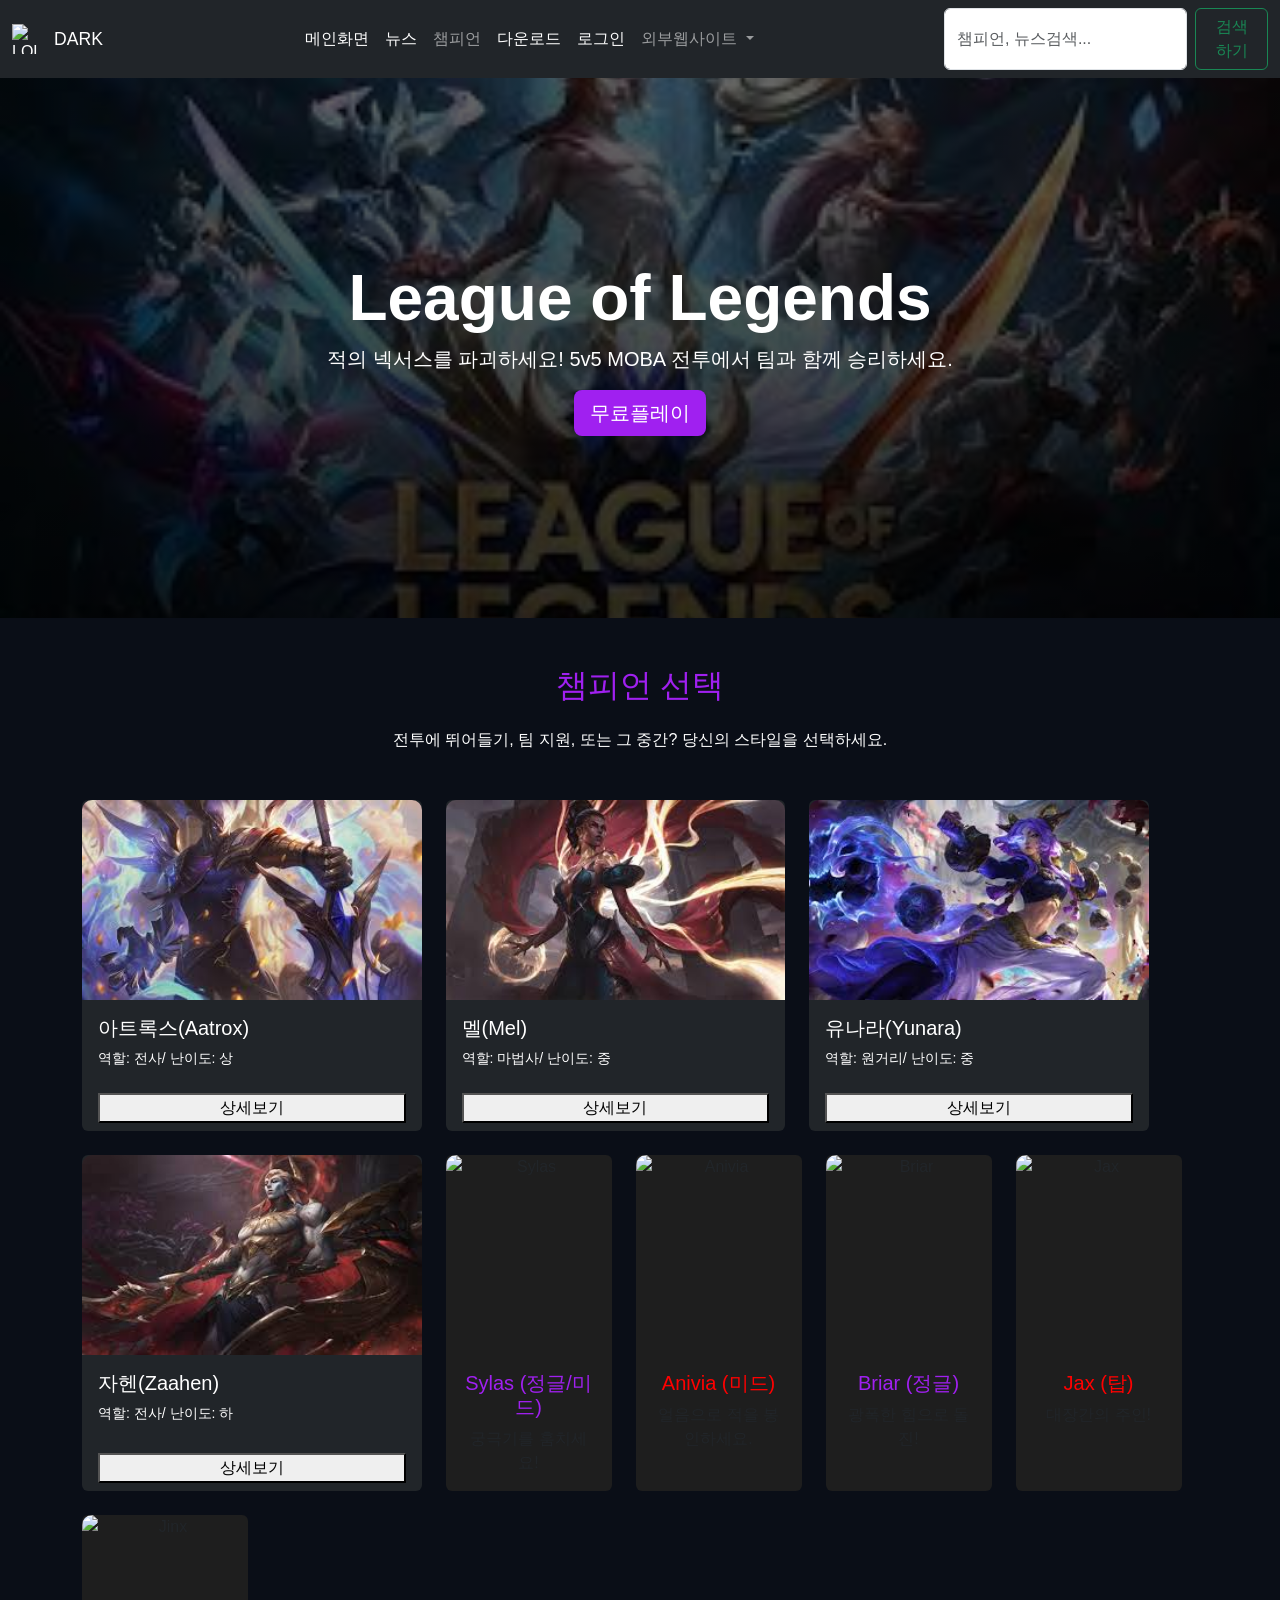
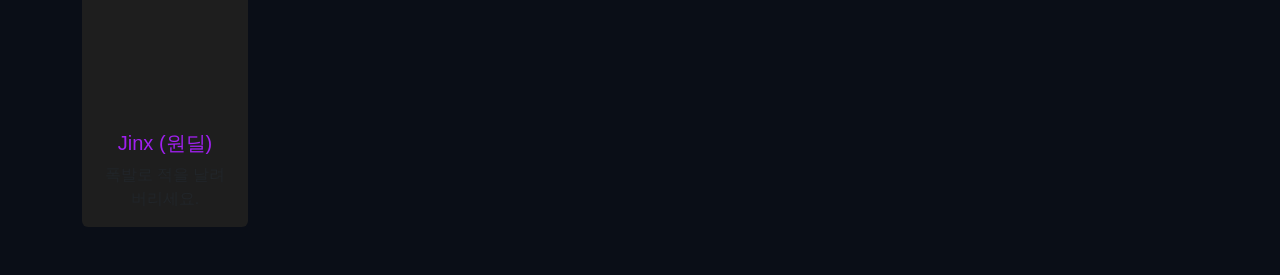
==== src/main/resources/META-INF/resources/main_index.html @ 2a15d208 "12주차 실습 정리" ====
<!DOCTYPE html>
<html lang="ko">
<head>
    <meta charset="UTF-8">
    <meta name="viewport" content="width=device-width, initial-scale=1.0">
    <title>League of Legends - 메인 페이지</title>
    <!-- Bootstrap 5 CDN -->
    <link href="https://cdn.jsdelivr.net/npm/bootstrap@5.3.0/dist/css/bootstrap.min.css" rel="stylesheet">
    <script src="js/bootstrap.bundle.min.js"></script>
    <script src="js/test.js"></script>
    <script src="js/test2.js"></script>

     <!-- 커스텀 스타일 (LOL 테마 + 챔피언 호버 효과) -->
    <link rel="stylesheet" href="css/main.css">
    <script>
        window.onload= function() {
            alert("메인페이지로딩완료");
        }
    </script>
    <!-- 커스텀 스타일 (LOL 테마 + 챔피언 호버 효과) -->
    <link rel="stylesheet" href="css/main.css">
</head>
<body>

    <!-- 헤더 (Navbar)
    <nav class="navbar navbar-expand-lg navbar-dark">
        <div class="container-fluid">
            <a class="navbar-brand" href="http://localhost:8080/index.html">League of Legends</a>
            <button class="navbar-toggler" type="button" data-bs-toggle="collapse" data-bs-target="#navbarNav" aria-controls="navbarNav" aria-expanded="false" aria-label="Toggle navigation">
                <span class="navbar-toggler-icon"></span>
            </button>
            <div class="collapse navbar-collapse" id="navbarNav">
                <ul class="navbar-nav ms-auto">
                    <li class="nav-item"><a class="nav-link" href="#">뉴스</a></li>
                    <li class="nav-item"><a class="nav-link" href="#">챔피언</a></li>
                    <li class="nav-item"><a class="nav-link" href="#">다운로드</a></li>
                    <li class="nav-item"><a class="nav-link" href="#">로그인</a></li>
                    <li class="nav-item"><a class="nav-link" href="https://lol.ps/" target="_blank">외부웹사이트</a></li>
                </ul>
            </div>
        </div>
    </nav> -->

    <nav class="navbar navbar-expand-lg navbar-dark bg-dark">
        <div class="container-fluid">
            <!-- <a class="navbar-brand" href="#"> -->
            <img src="../image/Logo.jpeg" alt="LOL Logo" width="30" height="30">
            <button class="btn border-0" id="themeToggleBtn">DARK</button>
            <button class="navbar-toggler" type="button" data-bs-toggle="collapse" data-bs-target="#navbarSupportedContent" aria-controls="navbarSupportedContent" aria-expanded="false" aria-label="Toggle navigation">
                        <span class="navbar-toggler-icon"></span>
                    </button>
        
            <div class="collapse navbar-collapse" id="navbarSupportedContent">
                <ul class="navbar-nav mx-auto mb-2 mb-lg-0">
                    <li class="nav-item">
                        <a class="nav-link active" aria-current="page" href="http://localhost:8080/index.html">메인화면</a>
                    </li>
                    <li class="nav-item">
                        <a class="nav-link active" aria-current="page" href="#">뉴스</a>
                    </li>
                    <li class="nav-item">
                        <a class="nav-link" href="#">챔피언</a>
                    </li>
                    <li class="nav-item">
                        <a class="nav-link active" aria-current="page" href="main_page_sub/download.html">다운로드</a>
                    </li>
                    <li class="nav-item">
                        <a class="nav-link active" aria-current="page" href="/login">로그인</a>
                    </li>
                    <li class="nav-item dropdown">
                        <a class="nav-link dropdown-toggle" href="#" role="button" data-bs-toggle="dropdown" aria-expanded="false">
                        외부웹사이트
                        </a>
                        <ul class="dropdown-menu">
                        <li><a class="dropdown-item" href="https://lol.ps/" target="_blank">롤전적</a></li>
                        <li><a class="dropdown-item" href="#">불법사이트</a></li>
                        <li><hr class="dropdown-divider"></li>
                        <li><a class="dropdown-item" href="#">외부웹</a></li>
                        </ul>
                    </li>
                </ul>
                <form class="d-flex" id="searchForm">
                    <input class="form-control me-2" type="search" placeholder="챔피언, 뉴스검색..."aria-label="Search" id="searchInput">
                    <button class="btn btn-outline-success" type="submit">검색하기</button>
                </form>
            </div>
        </div>
    </nav>

    <!-- 히어로 배너 (Hero Banner) -->
    <section class="hero d-flex align-items-center justify-content-center text-center py-5">
        <div class="container">
            <h1 class="display-3 fw-bold">League of Legends</h1>
            <p class="lead">적의 넥서스를 파괴하세요! 5v5 MOBA 전투에서 팀과 함께 승리하세요.</p>
            <a href="#" class="btn btn-primary btn-lg"onclick="alert('즐거운 플레이 되세요')">무료플레이</a>
        </div>
    </section>

<!-- 챔피언 선택 섹션 (작은 썸네일 PNG로 업데이트!) -->
    <section class="container my-5">
        <h2 class="text-center mb-4 accent-purple">챔피언 선택</h2>
        <p class="text-center mb-5">전투에 뛰어들기, 팀 지원, 또는 그 중간? 당신의 스타일을 선택하세요.</p>
        <!-- <div class="row g-4"> -->
        <div class="row row-cols-auto g-4">
            <!-- Aatrox -->
            <!-- <div class="col-md-6 col-lg-4 col-xl-2">
                <div class="card text-center h-100">
                    <img src="image/A1.jpeg" class="card-img-top" alt="Aatrox" loading="lazy">
                    <div class="card-body">
                        <h5 class="card-title accent-red">Aatrox (탑)</h5>
                        <p class="card-text">어둠의 검으로 적을 베세요.</p>
                    </div>
                </div>
            </div> -->
            <div class="col">
            <div class="card bg-dark text-white border-secondary h-100">
                <img src="image/A1.jpeg" class="card-img-top" alt="아트록스">
                <div class="card-body">
                <h5 class="card-title">아트록스(Aatrox)</h5>
                <p class="card-text small">역할: 전사/ 난이도: 상</p>
                </div>
                <div class="card-footer bg-transparent border-0">
                <button class="btnbtn-outline-light w-100"
                        data-bs-toggle="modal"
                        data-bs-target="#modalAatrox"
                        data-champ="Aatrox">
                    상세보기
                </button>
                </div>
            </div>
            </div>

            <div class="col">
            <div class="card bg-dark text-white border-secondary h-100">
                <img src="image/A2.jpeg" class="card-img-top" alt="아트록스">
                <div class="card-body">
                <h5 class="card-title">멜(Mel)</h5>
                <p class="card-text small">역할: 마법사/ 난이도: 중</p>
                </div>
                <div class="card-footer bg-transparent border-0">
                <button class="btnbtn-outline-light w-100"
                        data-bs-toggle="modal"
                        data-bs-target="#modalMel"
                        data-champ="Mel">
                    상세보기
                </button>
                </div>
            </div>
            </div>

            <div class="col">
            <div class="card bg-dark text-white border-secondary h-100">
                <img src="image/A3.jpeg" class="card-img-top" alt="아트록스">
                <div class="card-body">
                <h5 class="card-title">유나라(Yunara)</h5>
                <p class="card-text small">역할: 원거리/ 난이도: 중</p>
                </div>
                <div class="card-footer bg-transparent border-0">
                <button class="btnbtn-outline-light w-100"
                        data-bs-toggle="modal"
                        data-bs-target="#modalYunara"
                        data-champ="Yunara">
                    상세보기
                </button>
                </div>
            </div>
            </div>

            <div class="col">
            <div class="card bg-dark text-white border-secondary h-100">
                <img src="image/A4.jpeg" class="card-img-top" alt="아트록스">
                <div class="card-body">
                <h5 class="card-title">자헨(Zaahen)</h5>
                <p class="card-text small">역할: 전사/ 난이도: 하</p>
                </div>
                <div class="card-footer bg-transparent border-0">
                <button class="btnbtn-outline-light w-100"
                        data-bs-toggle="modal"
                        data-bs-target="#modalZaahen"
                        data-champ="Zaahen">
                    상세보기
                </button>
                </div>
            </div>
            </div>
            <!--모달(iframe으로Aatrox.html 불러오기) -->
            
        <!--모달(iframe으로Mel.html 불러오기) -->
            <div class="modal fade" id="modalMel" tabindex="-1" aria-labelledby="modalMelLabel" aria-hidden="true">
            <div class="modal-dialog modal-xl modal-dialog-centered">
                <div class="modal-content bg-dark text-white border-secondary">
                <!--헤더-->
                <div class="modal-header border-secondary">
                <h5 class="modal-title" id="modalMelLabel">멜(Mel) 상세정보</h5>
                <button type="button" class="btn-close btn-close-white" data-bs-dismiss="modal" aria-label="Close"></button>
                </div>
            <!--바디: iframe으로내용채움-->
            <div class="modal-body p-0" style="height: 65vh; background: #0a0e17;">
                <iframe
                src="modals/Mel.html"
                frameborder="0"
                style="width: 100%; height: 100%; border: none;"
                allowfullscreen>
                </iframe>
            </div>
            <!--푸터-->
            <div class="modal-footer border-secondary">
                <button type="button" class="btnbtn-outline-light" data-bs-dismiss="modal">닫기</button>
            </div>
            </div>
        </div>
        </div>
        <!--모달(iframe으로Yunara.html 불러오기) -->
            <div class="modal fade" id="modalYunara" tabindex="-1" aria-labelledby="modalYunaraLabel" aria-hidden="true">
            <div class="modal-dialog modal-xl modal-dialog-centered">
                <div class="modal-content bg-dark text-white border-secondary">
                <!--헤더-->
                <div class="modal-header border-secondary">
                <h5 class="modal-title" id="modalYunaraLabel">유나라(Yunara) 상세정보</h5>
                <button type="button" class="btn-close btn-close-white" data-bs-dismiss="modal" aria-label="Close"></button>
                </div>
            <!--바디: iframe으로내용채움-->
            <div class="modal-body p-0" style="height: 65vh; background: #0a0e17;">
                <iframe
                src="modals/Yunara.html"
                frameborder="0"
                style="width: 100%; height: 100%; border: none;"
                allowfullscreen>
                </iframe>
            </div>
            <!--푸터-->
            <div class="modal-footer border-secondary">
                <button type="button" class="btnbtn-outline-light" data-bs-dismiss="modal">닫기</button>
            </div>
            </div>
        </div>
        </div>
        <!--모달(iframe으로Zaahen.html 불러오기) -->
            <div class="modal fade" id="modalZaahen" tabindex="-1" aria-labelledby="modalZaahenLabel" aria-hidden="true">
            <div class="modal-dialog modal-xl modal-dialog-centered">
                <div class="modal-content bg-dark text-white border-secondary">
                <!--헤더-->
                <div class="modal-header border-secondary">
                <h5 class="modal-title" id="modalZaahenLabel">자헨(Zaahen) 상세정보</h5>
                <button type="button" class="btn-close btn-close-white" data-bs-dismiss="modal" aria-label="Close"></button>
                </div>
            <!--바디: iframe으로내용채움-->
            <div class="modal-body p-0" style="height: 65vh; background: #0a0e17;">
                <iframe
                src="modals/Zaahen.html"
                frameborder="0"
                style="width: 100%; height: 100%; border: none;"
                allowfullscreen>
                </iframe>
            </div>
            <!--푸터-->
            <div class="modal-footer border-secondary">
                <button type="button" class="btnbtn-outline-light" data-bs-dismiss="modal">닫기</button>
            </div>
            </div>
        </div>
        </div>
            <!-- Sylas -->
            <div class="col-md-6 col-lg-4 col-xl-2">
                <div class="card text-center h-100">
                    <img src="https://ddragon.leagueoflegends.com/cdn/15.24.1/img/champion/Sylas.png" class="card-img-top" alt="Sylas" loading="lazy">
                    <div class="card-body">
                        <h5 class="card-title accent-purple">Sylas (정글/미드)</h5>
                        <p class="card-text">궁극기를 훔치세요!</p>
                    </div>
                </div>
            </div>
            <!-- Anivia -->
            <div class="col-md-6 col-lg-4 col-xl-2">
                <div class="card text-center h-100">
                    <img src="https://ddragon.leagueoflegends.com/cdn/15.24.1/img/champion/Anivia.png" class="card-img-top" alt="Anivia" loading="lazy">
                    <div class="card-body">
                        <h5 class="card-title accent-red">Anivia (미드)</h5>
                        <p class="card-text">얼음으로 적을 봉인하세요.</p>
                    </div>
                </div>
            </div>
            <!-- Briar -->
            <div class="col-md-6 col-lg-4 col-xl-2">
                <div class="card text-center h-100">
                    <img src="https://ddragon.leagueoflegends.com/cdn/15.24.1/img/champion/Briar.png" class="card-img-top" alt="Briar" loading="lazy">
                    <div class="card-body">
                        <h5 class="card-title accent-purple">Briar (정글)</h5>
                        <p class="card-text">광폭한 힘으로 돌진!</p>
                    </div>
                </div>
            </div>
            <!-- Jax -->
            <div class="col-md-6 col-lg-4 col-xl-2">
                <div class="card text-center h-100">
                    <img src="https://ddragon.leagueoflegends.com/cdn/15.24.1/img/champion/Jax.png" class="card-img-top" alt="Jax" loading="lazy">
                    <div class="card-body">
                        <h5 class="card-title accent-red">Jax (탑)</h5>
                        <p class="card-text">대장간의 주인!</p>
                    </div>
                </div>
            </div>
            <!-- Jinx -->
            <div class="col-md-6 col-lg-4 col-xl-2">
                <div class="card text-center h-100">
                    <img src="https://ddragon.leagueoflegends.com/cdn/15.24.1/img/champion/Jinx.png" class="card-img-top" alt="Jinx" loading="lazy">
                    <div class="card-body">
                        <h5 class="card-title accent-purple">Jinx (원딜)</h5>
                        <p class="card-text">폭발로 적을 날려버리세요.</p>
                    </div>
                </div>
            </div>
        </div>
    </section>

    <!--===== 검색결과섹션(기본숨김) ===== -->
        <section id="searchResults">
        <!--키워드헤더-->
            <div class="search-keyword-header">
            <h1 id="searchKeywordDisplay"></h1>
        </div>
        <!--본문: 사이드바+ 콘텐츠-->
        <div class="search-body">
            <div class="container-fluid px-0">
                <div class="row g-0">
        <!--왼쪽카테고리사이드바-->
                    <div class="col-md-3 col-lg-2 search-sidebar bg-white py-4">
                        <div class="px-3 mb-3" style="font-size:0.8rem; color:#999; text-transform:uppercase; letter-spacing:0.1em;">카테고리</div>
                            <div class="search-category-item active" onclick="switchCategory('champion', this)">
                                챔피언<span class="count" id="champCount">(0)</span>
                            </div>
                                <div class="search-category-item" onclick="switchCategory('news', this)">
                                    뉴스<span class="count" id="newsCount">(0)</span>
                                </div>
                            </div>
                            <!--오른쪽콘텐츠-->
                            <div class="col-md-9 col-lg-10 search-content-area">
                                <!--챔피언결과-->
                                <div id="resultChampion">
                                    <h5 class="mb-4" style="color:#333;">챔피언</h5>
                                    <div id="championResultList"></div>
                            </div>
                            <!--뉴스결과-->
                            <div id="resultNews" style="display:none;">
                                <h5 class="mb-4" style="color:#333;">뉴스</h5>
                                <div id="newsResultList"></div>
                            </div>
                        </div>
                    </div>
                </div>
            </div>
</section>
<div class="modal fade" id="modalAatrox" tabindex="-1" aria-labelledby="modalAatroxLabel" aria-hidden="true">
            <div class="modal-dialog modal-xl modal-dialog-centered">
                <div class="modal-content bg-dark text-white border-secondary">
                <!--헤더-->
                <div class="modal-header border-secondary">
                <h5 class="modal-title" id="modalAatroxLabel">아트록스(Aatrox) 상세정보</h5>
                <button type="button" class="btn-close btn-close-white" data-bs-dismiss="modal" aria-label="Close"></button>
                </div>
            <!--바디: iframe으로내용채움-->
            <div class="modal-body p-0" style="height: 65vh; background: #0a0e17;">
                <iframe
                src="modals/Aatrox.html"
                frameborder="0"
                style="width: 100%; height: 100%; border: none;"
                allowfullscreen>
                </iframe>
            </div>
            <!--푸터-->
            <div class="modal-footer border-secondary">
                <button type="button" class="btnbtn-outline-light" data-bs-dismiss="modal">닫기</button>
            </div>
            </div>
        </div>
        </div>
<script src="js/search.js"></script>
<script src="js/toggle.js"></script>
</body>
</html>
---- src/main/resources/META-INF/resources/css/main.css ----
/* ── 기본 레이아웃 ──────────────────────────────────────────── */
body { background-color: #0a0e17; color: #fff; font-family: 'Arial', sans-serif; }
.navbar { background-color: #000; }
.hero {
    background: linear-gradient(rgba(0, 0, 0, 0.6), rgba(0, 0, 0, 0.8)),
        url('../image/down.wb.jpeg') center/cover no-repeat !important;
    min-height: 60vh;
    display: flex;
    align-items: center;
    justify-content: center;
    text-align: center;
}

/* ── 강조 색상 ──────────────────────────────────────────────── */
.accent-purple { color: #a020f0; }
.accent-red { color: #ff0000; }

/* ── 카드 ────────────────────────────────────────────────────── */
.card { background-color: #1e1e1e; border: none; transition: transform 0.3s, box-shadow 0.3s; }
.card:hover { transform: scale(1.05); box-shadow: 0 10px 20px rgba(160, 32, 240, 0.5); }
.card-img-top { height: 200px; object-fit: cover; border-radius: 10px 10px 0 0; }

/* ── 버튼 ────────────────────────────────────────────────────── */
.btn-primary { background-color: #a020f0; border: none; }
.btn-primary:hover { background-color: #800080; }

/* ── 검색 결과 페이지 ────────────────────────────────────────── */
#searchResults { display: none; }

.search-keyword-header {
    background: #0a0a0a;
    background-image: radial-gradient(ellipse at center, #1a1a1a 0%, #000 70%);
    min-height: 180px;
    display: flex;
    align-items: center;
    justify-content: center;
    border-bottom: 2px solid #c8a96e;
}
.search-keyword-header h1 {
    font-size: 2.8rem;
    font-weight: 700;
    color: #fff;
    letter-spacing: 0.05em;
}

.search-body { background-color: #f0ede8; min-height: 500px; }
.search-sidebar { border-right: 1px solid #ddd; }

.search-category-item {
    padding: 14px 20px;
    cursor: pointer;
    color: #333;
    font-size: 0.95rem;
    border-left: 3px solid transparent;
    transition: all 0.2s;
}
.search-category-item:hover { background: #e0dcd5; }
.search-category-item.active {
    border-left: 3px solid #c8253a;
    font-weight: 700;
    color: #c8253a;
    background: #e8e4df;
}
.search-category-item .count { color: #999; font-size: 0.85rem; margin-left: 6px; }

.search-content-area { padding: 30px; }

.search-result-card {
    background: #fff;
    border: none;
    border-radius: 6px;
    margin-bottom: 16px;
    transition: box-shadow 0.2s;
}
.search-result-card:hover { box-shadow: 0 4px 15px rgba(0,0,0,0.15); }
.search-result-card img { width: 110px; height: 80px; object-fit: cover; border-radius: 6px 0 0 6px; }

.no-result { text-align: center; padding: 80px 20px; color: #666; }
.no-result h4 { color: #333; }

/* ── [추가] 테마토글버튼(폰트크기, 색상등) ──────────────── */
#themeToggleBtn { font-size: 1.1rem; color: #fff; }
body.light-mode #themeToggleBtn { color: #212529; }
/* ── [추가] 라이트모드(다양한색상정보─────────────────────── */
body.light-mode { background-color: #f8f9fa; color: #212529; }
body.light-mode .navbar { background-color: #e9ecef !important; }
body.light-mode .navbar .navbar-brand,
body.light-mode .navbar .nav-link { color: #212529 !important; }
body.light-mode .hero { background: linear-gradient(to bottom, #dce3ea, #f8f9fa); }
body.light-mode .card { background-color: #ffffff; color: #212529; border: 1px solid #dee2e6; }
body.light-mode .card-title { color: #212529; }
body.light-mode .card-text { color: #555; }
body.light-mode h1, body.light-mode h2, body.light-mode .hero h1,body.light-mode .hero p {
    color: #c8aa6e !important;
    text-shadow: none;
}
---- src/main/resources/META-INF/resources/css/main.css ----
/* ── 기본 레이아웃 ──────────────────────────────────────────── */
body { background-color: #0a0e17; color: #fff; font-family: 'Arial', sans-serif; }
.navbar { background-color: #000; }
.hero {
    background: linear-gradient(rgba(0, 0, 0, 0.6), rgba(0, 0, 0, 0.8)),
        url('../image/down.wb.jpeg') center/cover no-repeat !important;
    min-height: 60vh;
    display: flex;
    align-items: center;
    justify-content: center;
    text-align: center;
}

/* ── 강조 색상 ──────────────────────────────────────────────── */
.accent-purple { color: #a020f0; }
.accent-red { color: #ff0000; }

/* ── 카드 ────────────────────────────────────────────────────── */
.card { background-color: #1e1e1e; border: none; transition: transform 0.3s, box-shadow 0.3s; }
.card:hover { transform: scale(1.05); box-shadow: 0 10px 20px rgba(160, 32, 240, 0.5); }
.card-img-top { height: 200px; object-fit: cover; border-radius: 10px 10px 0 0; }

/* ── 버튼 ────────────────────────────────────────────────────── */
.btn-primary { background-color: #a020f0; border: none; }
.btn-primary:hover { background-color: #800080; }

/* ── 검색 결과 페이지 ────────────────────────────────────────── */
#searchResults { display: none; }

.search-keyword-header {
    background: #0a0a0a;
    background-image: radial-gradient(ellipse at center, #1a1a1a 0%, #000 70%);
    min-height: 180px;
    display: flex;
    align-items: center;
    justify-content: center;
    border-bottom: 2px solid #c8a96e;
}
.search-keyword-header h1 {
    font-size: 2.8rem;
    font-weight: 700;
    color: #fff;
    letter-spacing: 0.05em;
}

.search-body { background-color: #f0ede8; min-height: 500px; }
.search-sidebar { border-right: 1px solid #ddd; }

.search-category-item {
    padding: 14px 20px;
    cursor: pointer;
    color: #333;
    font-size: 0.95rem;
    border-left: 3px solid transparent;
    transition: all 0.2s;
}
.search-category-item:hover { background: #e0dcd5; }
.search-category-item.active {
    border-left: 3px solid #c8253a;
    font-weight: 700;
    color: #c8253a;
    background: #e8e4df;
}
.search-category-item .count { color: #999; font-size: 0.85rem; margin-left: 6px; }

.search-content-area { padding: 30px; }

.search-result-card {
    background: #fff;
    border: none;
    border-radius: 6px;
    margin-bottom: 16px;
    transition: box-shadow 0.2s;
}
.search-result-card:hover { box-shadow: 0 4px 15px rgba(0,0,0,0.15); }
.search-result-card img { width: 110px; height: 80px; object-fit: cover; border-radius: 6px 0 0 6px; }

.no-result { text-align: center; padding: 80px 20px; color: #666; }
.no-result h4 { color: #333; }

/* ── [추가] 테마토글버튼(폰트크기, 색상등) ──────────────── */
#themeToggleBtn { font-size: 1.1rem; color: #fff; }
body.light-mode #themeToggleBtn { color: #212529; }
/* ── [추가] 라이트모드(다양한색상정보─────────────────────── */
body.light-mode { background-color: #f8f9fa; color: #212529; }
body.light-mode .navbar { background-color: #e9ecef !important; }
body.light-mode .navbar .navbar-brand,
body.light-mode .navbar .nav-link { color: #212529 !important; }
body.light-mode .hero { background: linear-gradient(to bottom, #dce3ea, #f8f9fa); }
body.light-mode .card { background-color: #ffffff; color: #212529; border: 1px solid #dee2e6; }
body.light-mode .card-title { color: #212529; }
body.light-mode .card-text { color: #555; }
body.light-mode h1, body.light-mode h2, body.light-mode .hero h1,body.light-mode .hero p {
    color: #c8aa6e !important;
    text-shadow: none;
}
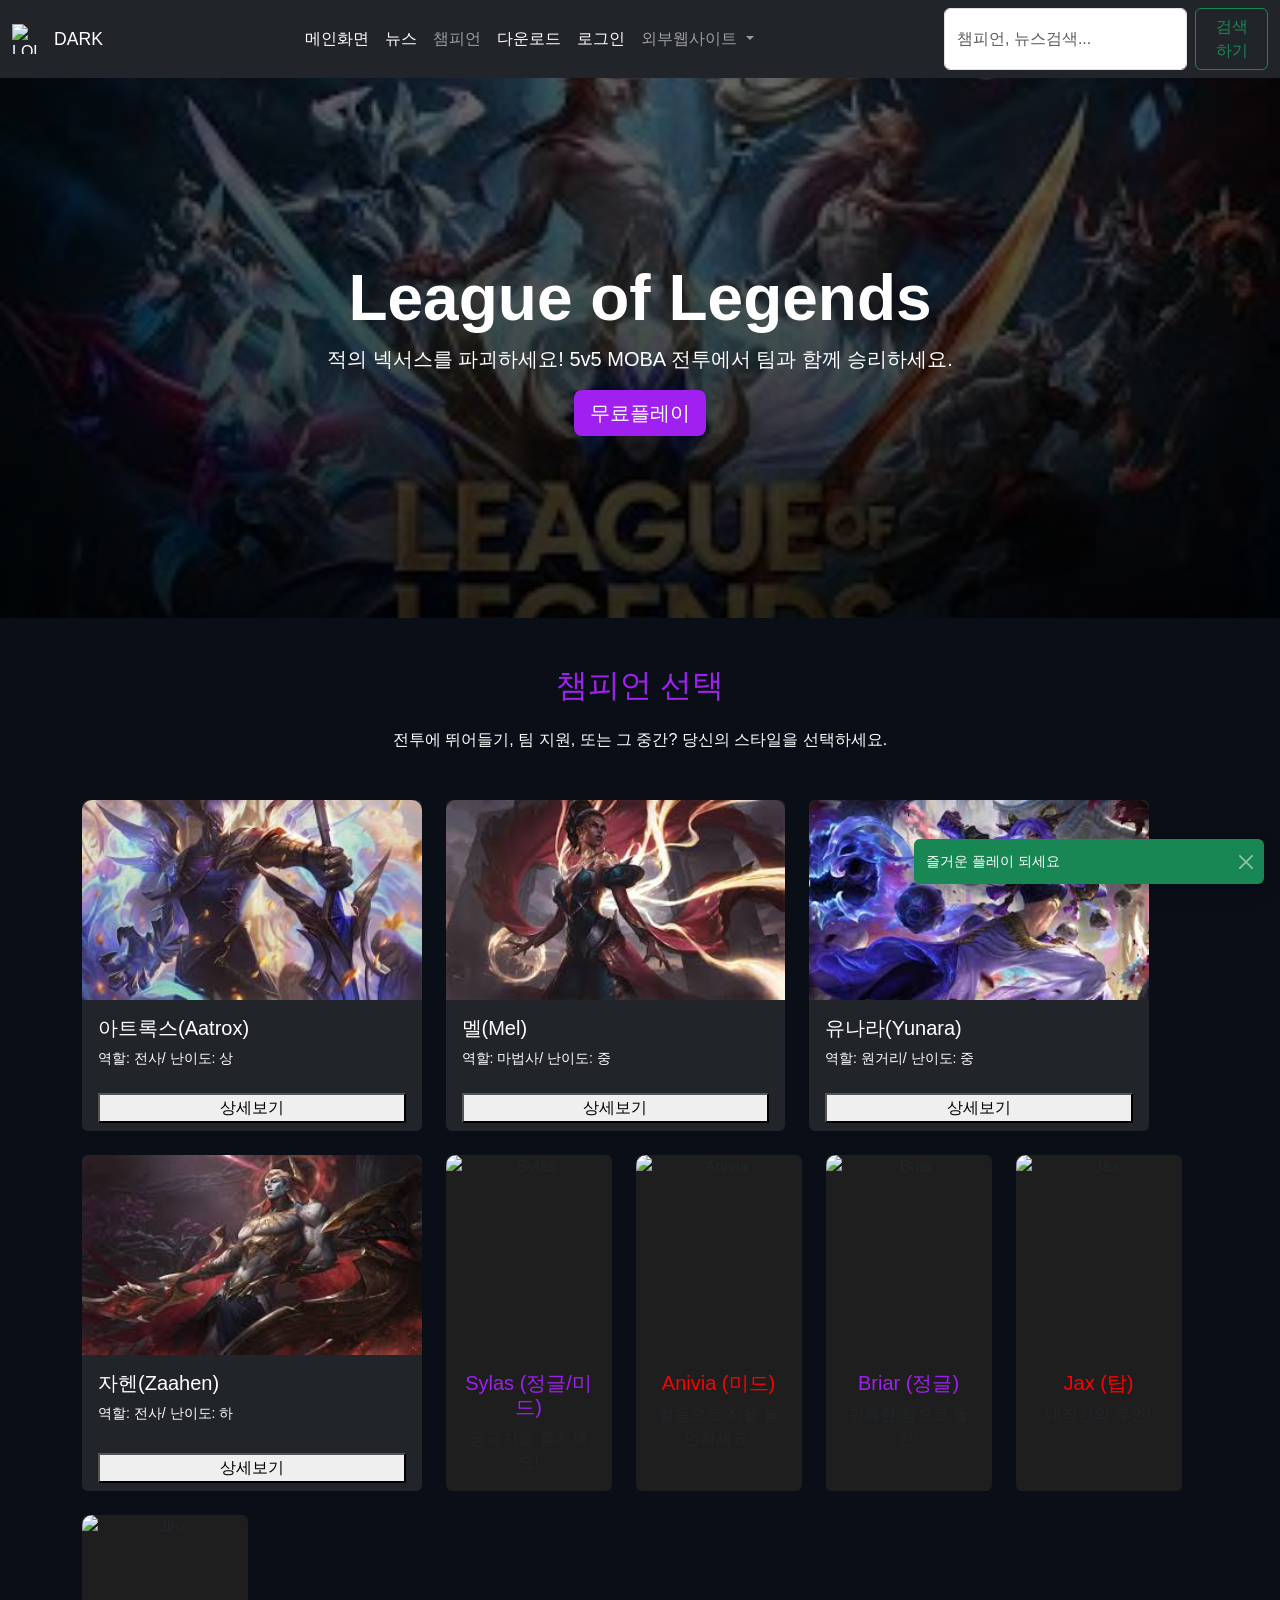
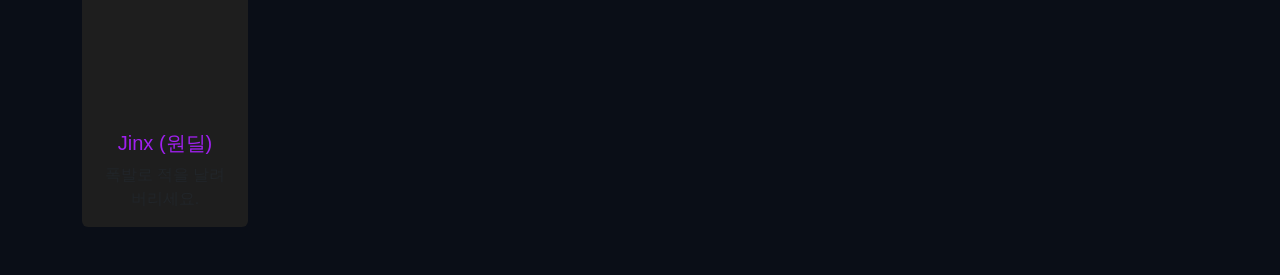
==== commit 72dc69d6: "13주차 실습 정리 및 추가 과제" ====
--- a/src/main/resources/META-INF/resources/main_index.html
+++ b/src/main/resources/META-INF/resources/main_index.html
@@ -14,7 +14,7 @@
     <link rel="stylesheet" href="css/main.css">
     <script>
         window.onload= function() {
-            alert("메인페이지로딩완료");
+            showToast('즐거운 플레이 되세요');
         }
     </script>
     <!-- 커스텀 스타일 (LOL 테마 + 챔피언 호버 효과) -->
@@ -374,6 +374,21 @@
             </div>
         </div>
         </div>
+
+    <!-- <!–토스트컨테이너< /body> 바로위에추가-> -->
+        <div class="toast-container position-fixed
+    bottom-0 end-0 p-3" style="z-index:9999">
+            <div id="liveToast" class="toast align-items-center
+    text-white bg-success border-0" role="alert">
+                <div class="d-flex">
+                    <div class="toast-body" id="toastBody">
+                        메시지
+                    </div>
+                    <button type="button" class="btn-close btn-close-white me-2 m-auto" data-bs-dismiss="toast"></button>
+                </div>
+            </div>
+        </div>
+
 <script src="js/search.js"></script>
 <script src="js/toggle.js"></script>
 </body>
